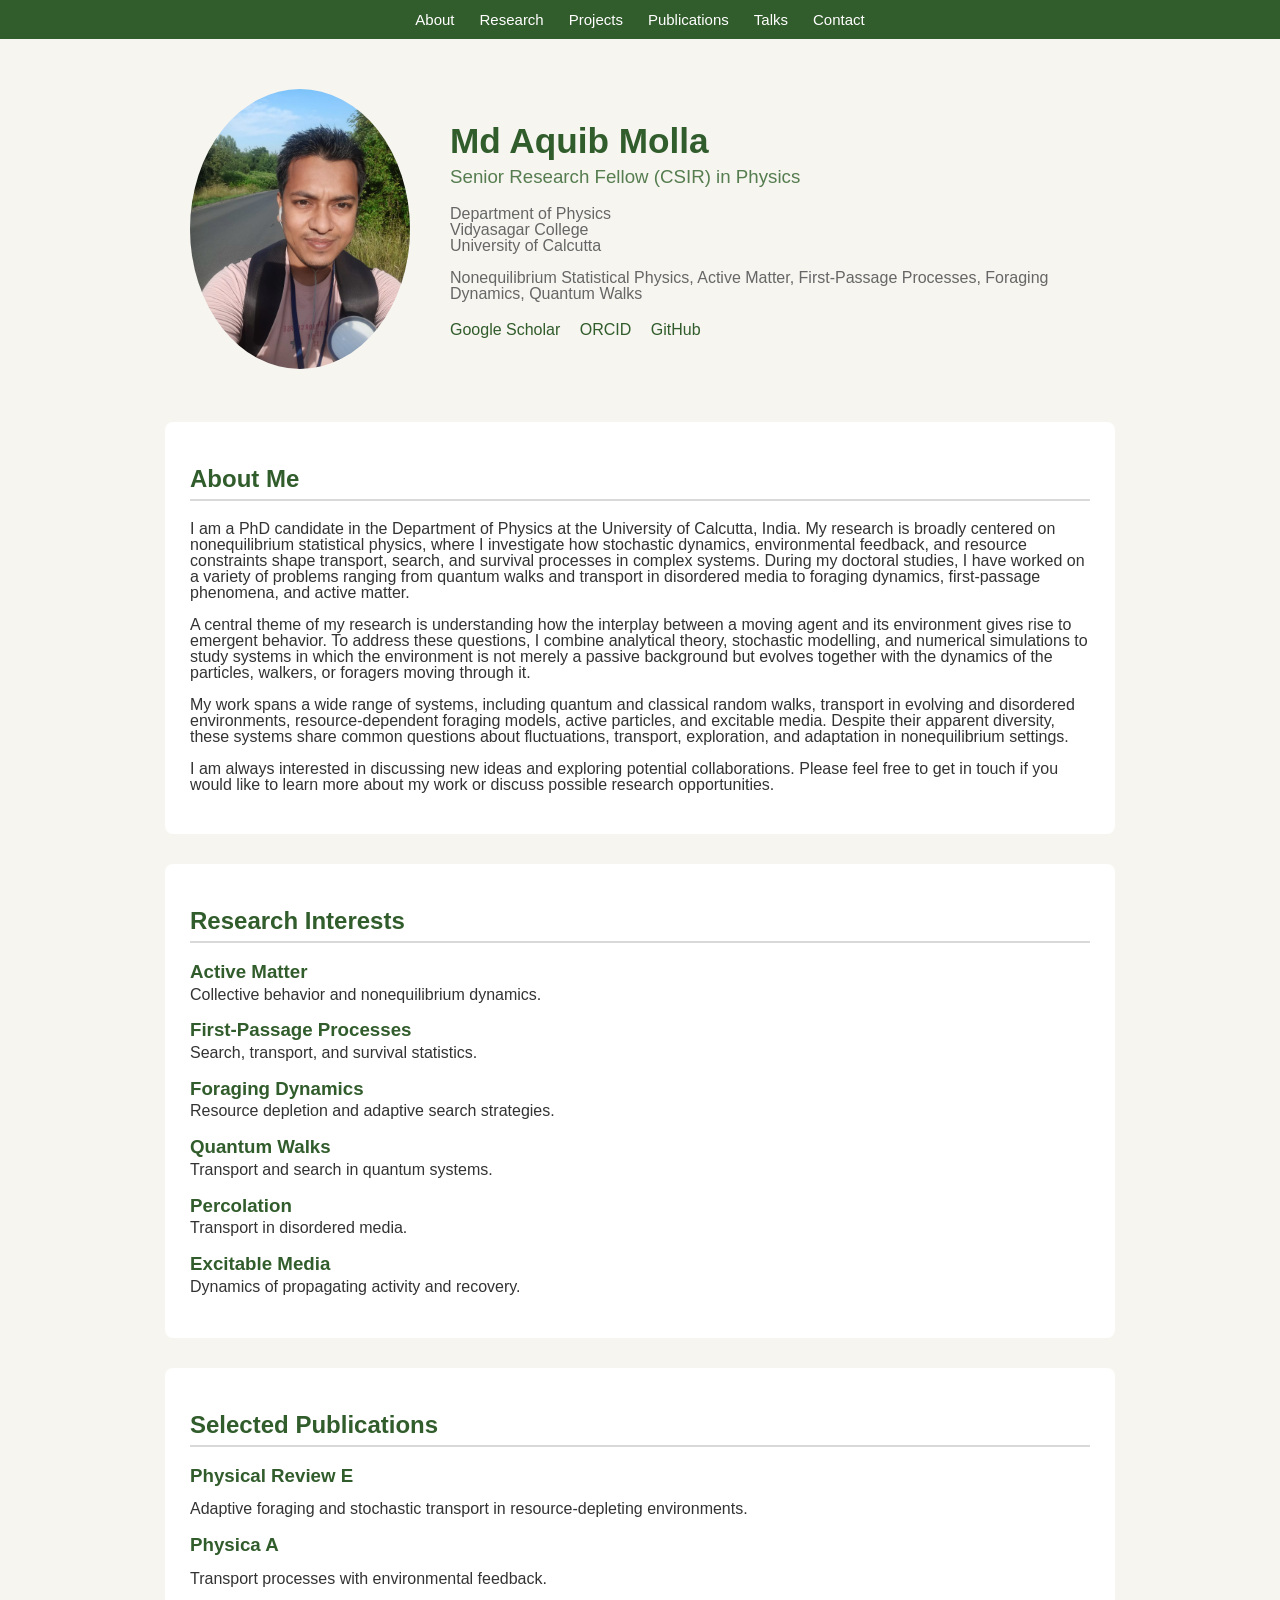
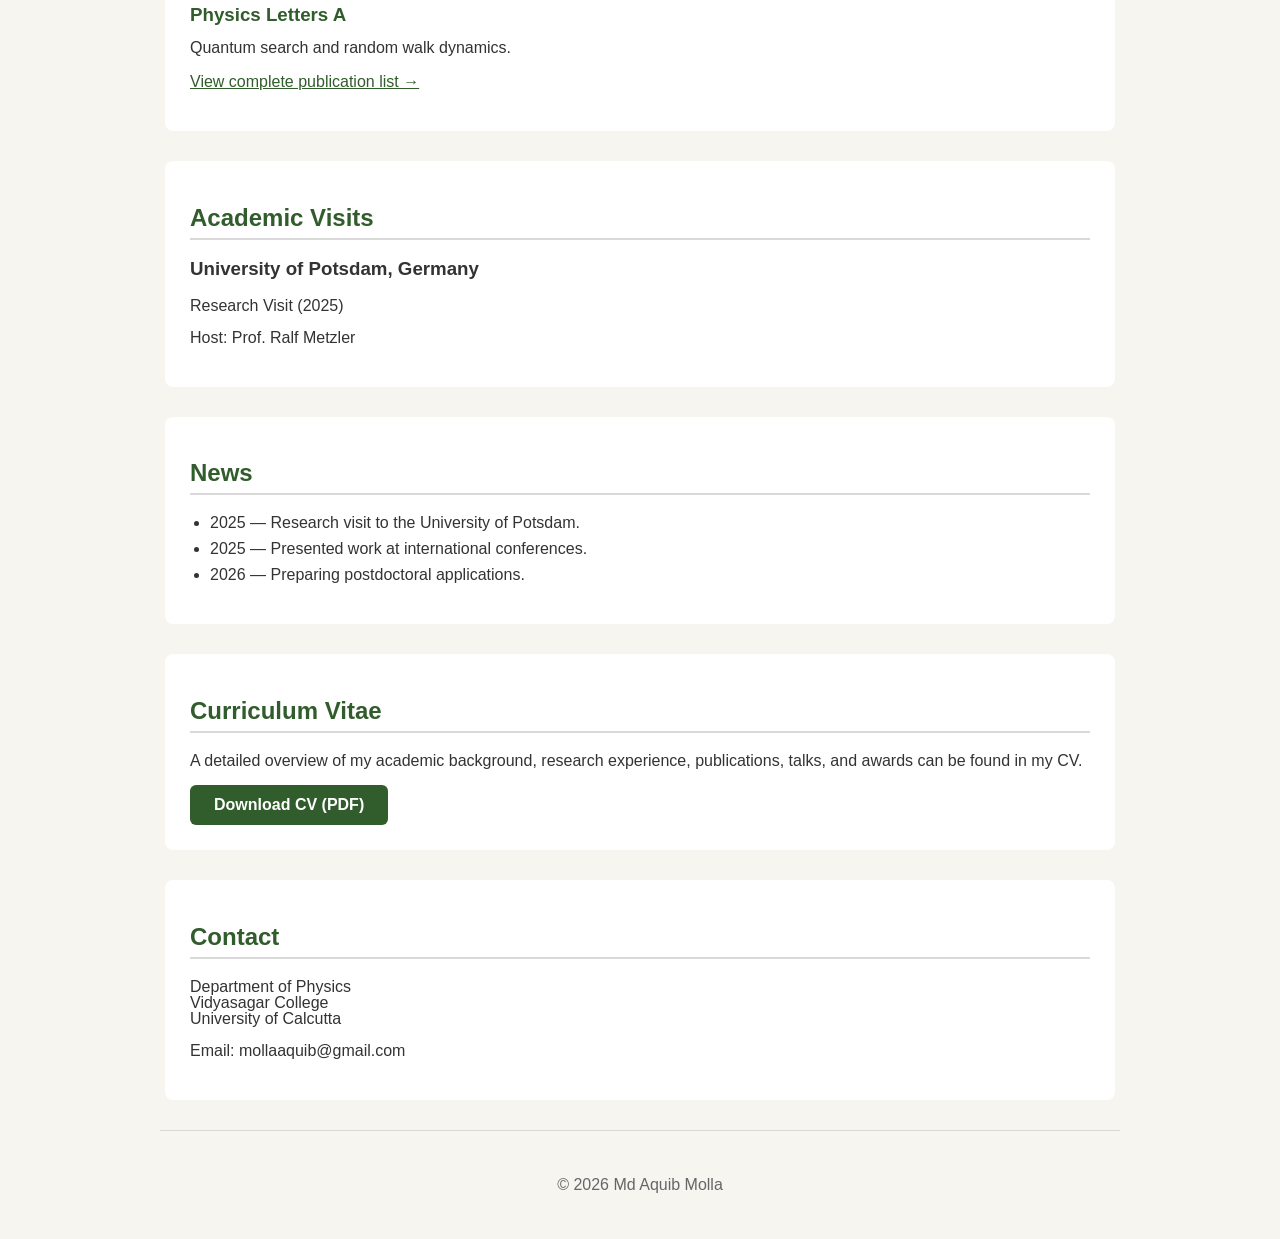
==== index.html @ fb05d4e5 "Redesign" ====
<!DOCTYPE html>

<html lang="en">

<head>
    <meta charset="UTF-8">
    <meta name="viewport" content="width=device-width, initial-scale=1.0">
    <title>Md Aquib Molla</title>
    <link rel="stylesheet" href="style.css">
</head>

<body>

<!-- Navigation -->

<nav>
    <div class="nav-container">
        <a href="#about">About</a>
        <a href="#research">Research</a>
        <a href="#projects">Projects</a>
        <a href="#publications">Publications</a>
        <a href="#talks">Talks</a>
        <a href="#contact">Contact</a>
    </div>
</nav>


<!-- Hero Section -->

<header class="hero">

    <div class="hero-image">
        <img src="images/profile.jpg" alt="Aquib Molla">
    </div>

    <div class="hero-content">

        <h1>Md Aquib Molla</h1>

        <h3>Senior Research Fellow (CSIR) in Physics</h3>

        <p>
            Department of Physics<br>
            Vidyasagar College<br>
	    University of Calcutta
        </p>

        <p>
            Nonequilibrium Statistical Physics,
            Active Matter,
            First-Passage Processes,
            Foraging Dynamics,
            Quantum Walks
        </p>

        <div class="hero-buttons">
    		<a href="https://scholar.google.com/citations?user=QGV3k8oAAAAJ&hl=en" target="_blank">Google Scholar</a>
    		<a href="https://orcid.org/0000-0003-0416-1349" target="_blank">ORCID</a>
    		<a href="https://github.com/AquibMolla" target="_blank">GitHub</a>
	</div>

    </div>

</header>

<!-- About -->

<section id="about">

    <h2>About Me</h2>

    <p>
        I am a PhD candidate in the Department of Physics at the University of Calcutta, India. My research is broadly centered on 	nonequilibrium statistical physics, where I investigate how stochastic dynamics, environmental feedback, and resource constraints 		shape transport, search, and survival processes in complex systems. During my doctoral studies, I have worked on a variety of 		problems ranging from quantum walks and transport in disordered media to foraging dynamics, first-passage phenomena, and active 		matter.
    </p>
    <p>
	A central theme of my research is understanding how the interplay between a moving agent and its environment gives rise to 	emergent behavior. To address these questions, I combine analytical theory, stochastic modelling, and numerical simulations to 		study systems in which the environment is not merely a passive background but evolves together with the dynamics of the 		particles, walkers, or foragers moving through it.<br>
    </p>
    <p>
	My work spans a wide range of systems, including quantum and classical random walks, transport in evolving and disordered 		environments, resource-dependent foraging models, active particles, and excitable media. Despite their apparent diversity, these 		systems share common questions about fluctuations, transport, exploration, and adaptation in nonequilibrium settings.<br>
    </p>
    <p>
	I am always interested in discussing new ideas and exploring potential collaborations. Please feel free to get in touch if you 		would like to learn more about my work or discuss possible research opportunities.
    </p>

</section>

<!-- Research -->

<section id="research">

    <h2>Research Interests</h2>

    <div class="research-grid">

        <div class="card">
            <h3>Active Matter</h3>
            <p>Collective behavior and nonequilibrium dynamics.</p>
        </div>

        <div class="card">
            <h3>First-Passage Processes</h3>
            <p>Search, transport, and survival statistics.</p>
        </div>

        <div class="card">
            <h3>Foraging Dynamics</h3>
            <p>Resource depletion and adaptive search strategies.</p>
        </div>

        <div class="card">
            <h3>Quantum Walks</h3>
            <p>Transport and search in quantum systems.</p>
        </div>

        <div class="card">
            <h3>Percolation</h3>
            <p>Transport in disordered media.</p>
        </div>

        <div class="card">
            <h3>Excitable Media</h3>
            <p>Dynamics of propagating activity and recovery.</p>
        </div>

    </div>

</section>

<!-- Publications -->

<section id="publications">

    <h2>Selected Publications</h2>

    <div class="publication">

        <h3>Physical Review E</h3>

        <p>
            Adaptive foraging and stochastic transport in
            resource-depleting environments.
        </p>

    </div>

    <div class="publication">

        <h3>Physica A</h3>

        <p>
            Transport processes with environmental feedback.
        </p>

    </div>

    <div class="publication">

        <h3>Physics Letters A</h3>

        <p>
            Quantum search and random walk dynamics.
        </p>

    </div>

    <p>
        <a href="publications.html">View complete publication list →</a>
    </p>

</section>

<!-- Academic Visits -->

<section id="visits">

    <h2>Academic Visits</h2>

    <div class="visit">

        <h3>University of Potsdam, Germany</h3>

        <p>
            Research Visit (2025)
        </p>

        <p>
            Host: Prof. Ralf Metzler
        </p>

    </div>

</section>

<!-- News -->

<section id="news">

    <h2>News</h2>

    <ul>

        <li>2025 — Research visit to the University of Potsdam.</li>

        <li>2025 — Presented work at international conferences.</li>

        <li>2026 — Preparing postdoctoral applications.</li>

    </ul>
    
</section>
    
<section id="cv">

<h2>Curriculum Vitae</h2>

<p>
    A detailed overview of my academic background,
    research experience, publications, talks, and awards
    can be found in my CV.
</p>

<div>
    <a href="files/Aquib_Molla_CV.pdf" download class="cv-button">
    	Download CV (PDF)
    </a>
</div>

</section>


</section>

<!-- Contact -->

<section id="contact">

    <h2>Contact</h2>

    <p>
        Department of Physics<br>
        Vidyasagar College<br>
        University of Calcutta
    </p>

    <p>
        Email: mollaaquib@gmail.com
    </p>

</section>

<footer>
    <p>© 2026 Md Aquib Molla</p>
</footer>

</body>

</html>
---- style.css ----
:root {

--bg: #f6f5f0;

--primary: #315c2b;

--secondary: #567d50;

--text: #333333;

--muted: #666666;

--border: #d9d9d9;

}

/* ---------- GLOBAL ---------- */

html {
scroll-behavior: smooth;
}

body {

margin: 0;

font-family:
    Arial,
    Helvetica,
    sans-serif;

background: var(--bg);

color: var(--text);

line-height: 1.0;

font-size: 16px;

}

/* ---------- NAVIGATION ---------- */

nav {

background: var(--primary);

padding: 12px 0;

}

.nav-container {

max-width: 900px;

margin: auto;

display: flex;

gap: 25px;

justify-content: center;

}

.nav-container a {

color: white;

text-decoration: none;

font-size: 15px;

}

.nav-container a:hover {

color: #d9ead7;

}

/* ---------- MAIN WIDTH ---------- */

.hero,
section {

max-width: 900px;

margin: auto;

}

/* ---------- HERO ---------- */

.hero {

display: flex;

gap: 40px;

align-items: center;

padding: 50px 20px;


}

.hero-image img {

width: 220px;

height: 280px;

object-fit: cover;

border-radius: 50%;

}

.hero-content h1 {

margin: 0;

color: var(--primary);

font-size: 2.2rem;

}

.hero-content h3 {

margin-top: 10px;

color: var(--secondary);

font-weight: normal;

}

.hero-content p {

color: var(--muted);

}

/* ---------- BUTTONS ---------- */

.hero-buttons {

margin-top: 20px;

}

.hero-buttons a {

margin-right: 15px;

color: var(--primary);

text-decoration: none;

}

.hero-buttons a:hover {

text-decoration: underline;

}

.cv-button {
    display: inline-block;
    background: var(--primary);
    color: white;
    padding: 12px 24px;
    border-radius: 6px;
    text-decoration: none;
    font-weight: bold;
    transition: 0.3s;
}

.cv-button:hover {
    background: var(--secondary);
    color: white;
}

/* ---------- SECTIONS ---------- */

section {
    background: white;
    padding: 25px;
    margin-bottom: 30px;
    border-radius: 8px;
    transition: all 0.3s ease;
}

section:hover {
    transform: translateY(-5px);
    box-shadow: 0 8px 20px rgba(0,0,0,0.12);
}

section h2 {

color: var(--primary);

border-bottom:
    2px solid var(--border);

padding-bottom: 8px;

margin-bottom: 20px;

}

/* ---------- RESEARCH ---------- */

.research-grid {

display: block;

}

.card {

background: transparent;

padding: 0;

margin-bottom: 18px;

}

.card h3 {

color: var(--primary);

margin-bottom: 5px;

}

.card p {

margin-top: 0;

}

/* ---------- PUBLICATIONS ---------- */

.publication {

margin-bottom: 18px;

}

.publication h3 {

margin-bottom: 5px;

color: var(--primary);

}

/* ---------- VISITS ---------- */

.visit {

margin-bottom: 15px;

}

/* ---------- NEWS ---------- */

#news ul {

padding-left: 20px;

}

#news li {

margin-bottom: 10px;

}

/* ---------- LINKS ---------- */

a {

color: var(--primary);

}

a:hover {

color: var(--secondary);

}

/* ---------- FOOTER ---------- */

footer {

max-width: 900px;

margin: auto;

text-align: center;

padding: 30px;

border-top:
    1px solid var(--border);

color: var(--muted);

}

/* ---------- MOBILE ---------- */

@media (max-width: 768px) {

.hero {

    flex-direction: column;

    text-align: center;
}

.hero-image img {

    width: 200px;

    height: 200px;
}

.nav-container {

    flex-wrap: wrap;
}

}
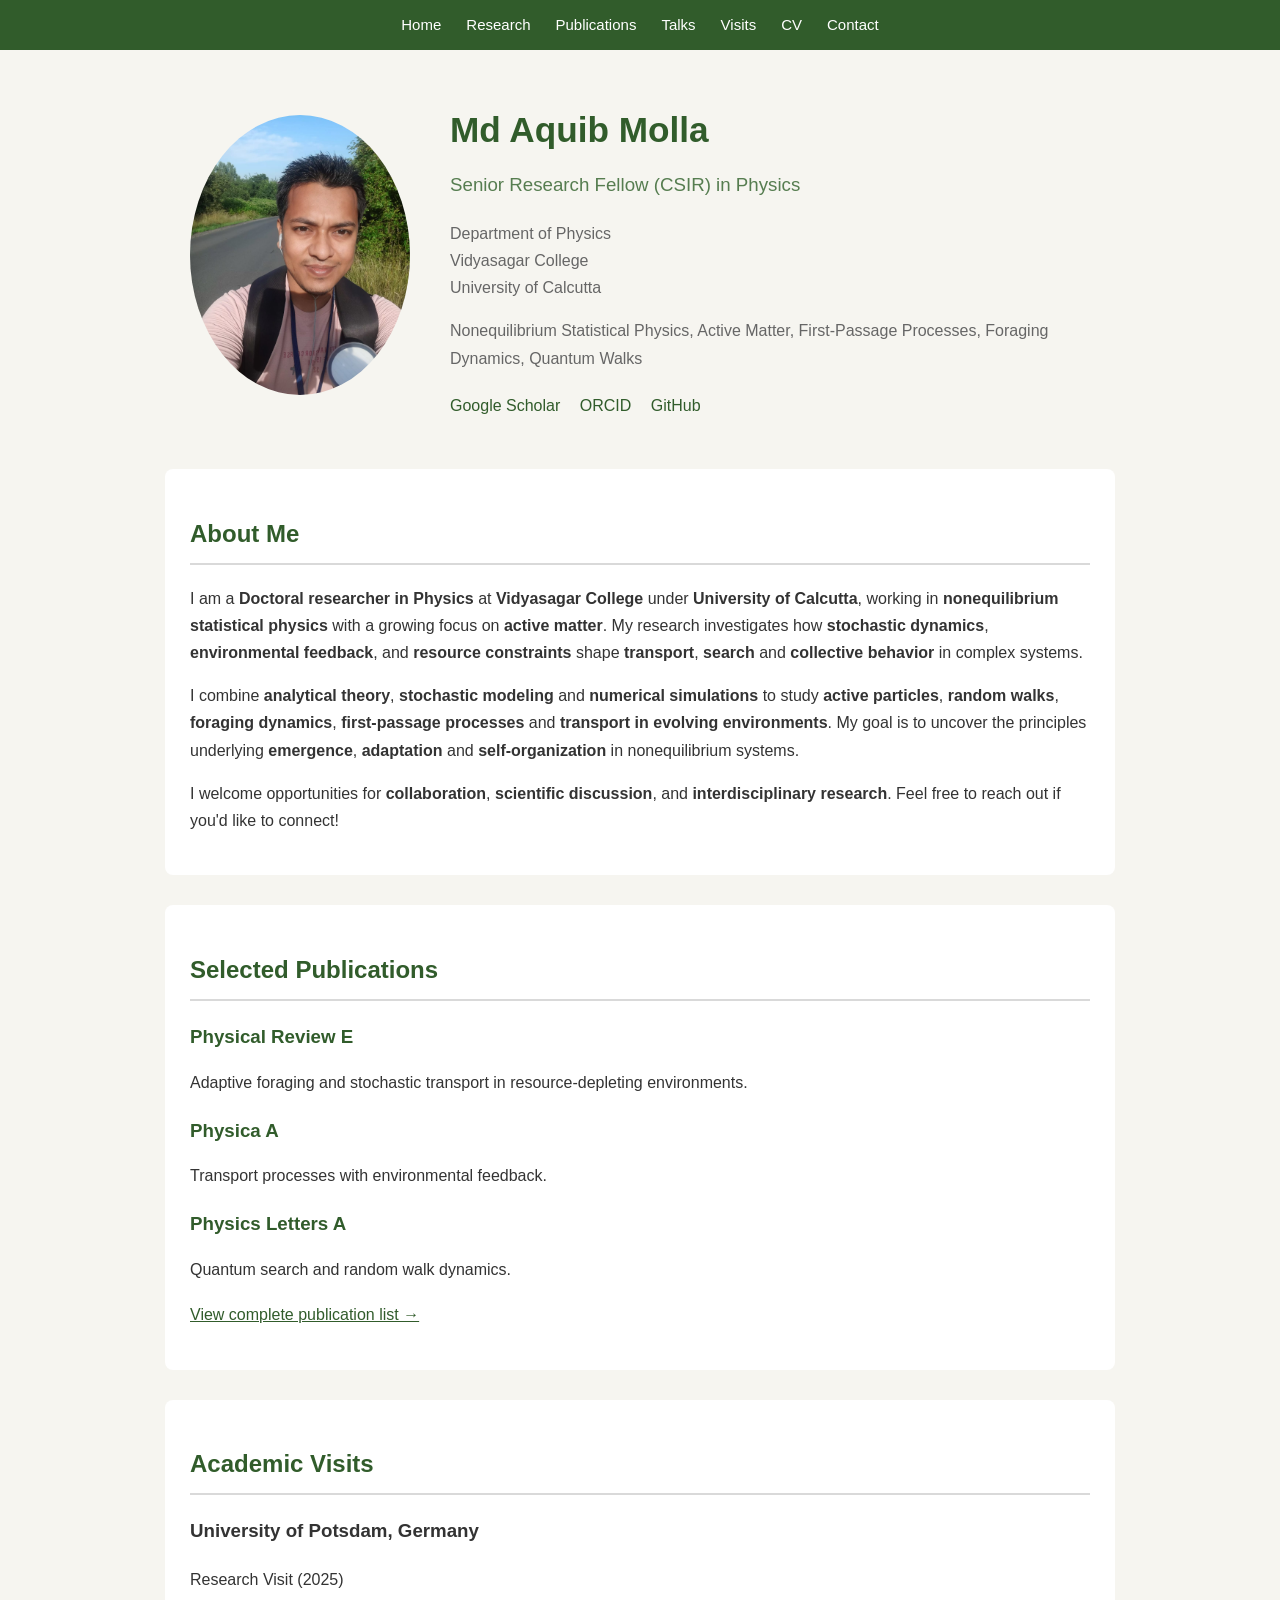
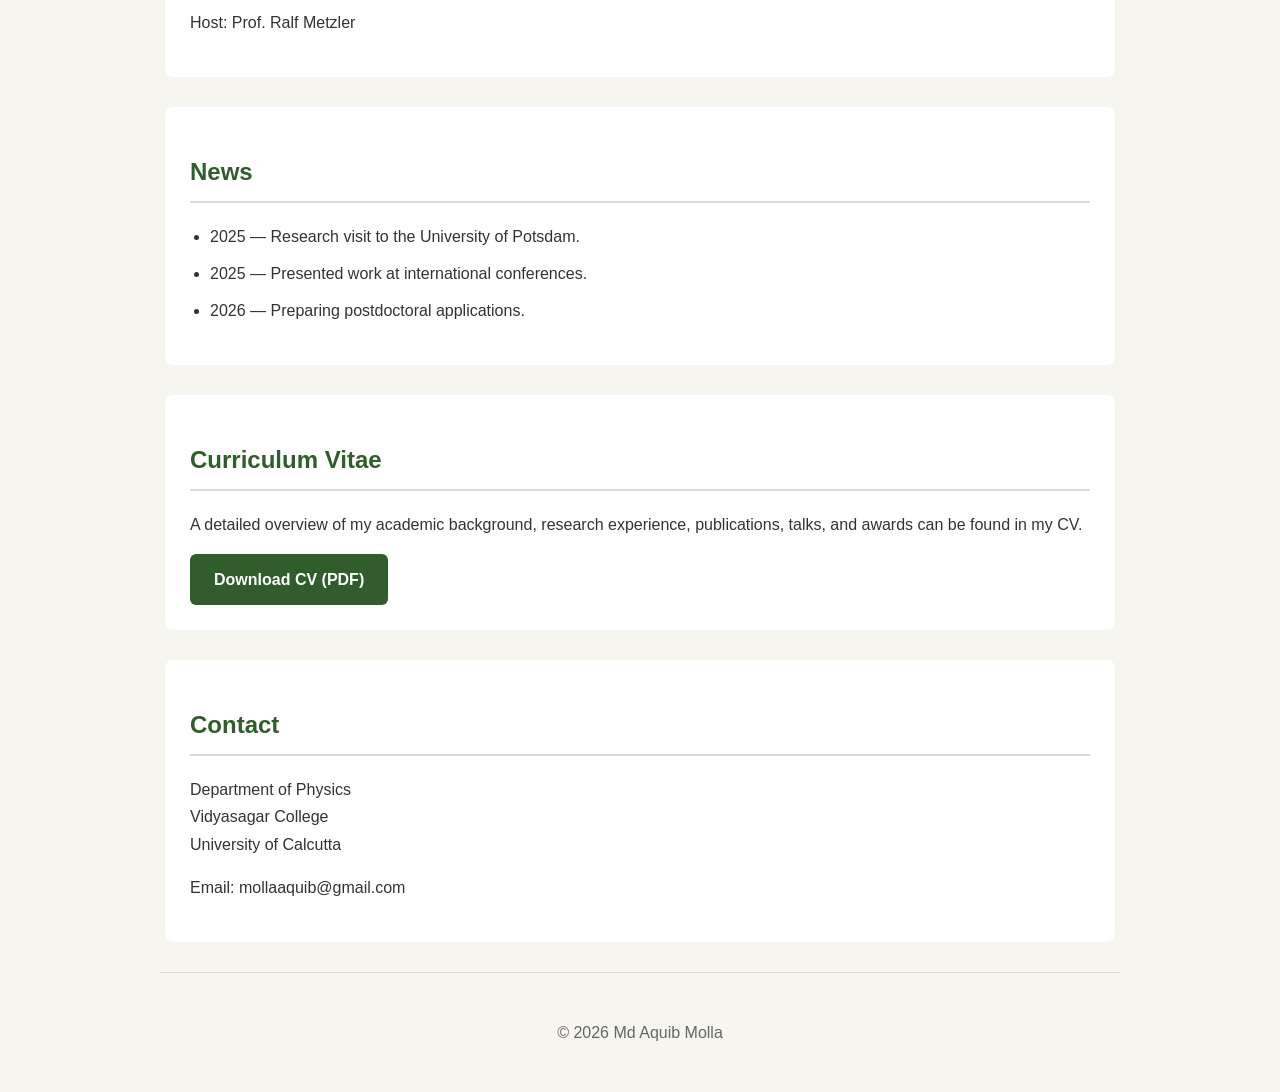
==== commit 420865ad: "Redesign" ====
--- a/index.html
+++ b/index.html
@@ -15,12 +15,13 @@
 
 <nav>
     <div class="nav-container">
-        <a href="#about">About</a>
-        <a href="#research">Research</a>
-        <a href="#projects">Projects</a>
-        <a href="#publications">Publications</a>
-        <a href="#talks">Talks</a>
-        <a href="#contact">Contact</a>
+        <a href="index.html">Home</a>
+        <a href="research.html">Research</a>
+        <a href="publications.html">Publications</a>
+        <a href="talks.html">Talks</a>
+        <a href="visits.html">Visits</a>
+        <a href="cv.html">CV</a>
+        <a href="contact.html">Contact</a>
     </div>
 </nav>
 
@@ -70,59 +71,16 @@
     <h2>About Me</h2>
 
     <p>
-        I am a PhD candidate in the Department of Physics at the University of Calcutta, India. My research is broadly centered on 	nonequilibrium statistical physics, where I investigate how stochastic dynamics, environmental feedback, and resource constraints 		shape transport, search, and survival processes in complex systems. During my doctoral studies, I have worked on a variety of 		problems ranging from quantum walks and transport in disordered media to foraging dynamics, first-passage phenomena, and active 		matter.
-    </p>
-    <p>
-	A central theme of my research is understanding how the interplay between a moving agent and its environment gives rise to 	emergent behavior. To address these questions, I combine analytical theory, stochastic modelling, and numerical simulations to 		study systems in which the environment is not merely a passive background but evolves together with the dynamics of the 		particles, walkers, or foragers moving through it.<br>
-    </p>
-    <p>
-	My work spans a wide range of systems, including quantum and classical random walks, transport in evolving and disordered 		environments, resource-dependent foraging models, active particles, and excitable media. Despite their apparent diversity, these 		systems share common questions about fluctuations, transport, exploration, and adaptation in nonequilibrium settings.<br>
-    </p>
-    <p>
-	I am always interested in discussing new ideas and exploring potential collaborations. Please feel free to get in touch if you 		would like to learn more about my work or discuss possible research opportunities.
-    </p>
-
-</section>
-
-<!-- Research -->
-
-<section id="research">
-
-    <h2>Research Interests</h2>
-
-    <div class="research-grid">
-
-        <div class="card">
-            <h3>Active Matter</h3>
-            <p>Collective behavior and nonequilibrium dynamics.</p>
-        </div>
-
-        <div class="card">
-            <h3>First-Passage Processes</h3>
-            <p>Search, transport, and survival statistics.</p>
-        </div>
-
-        <div class="card">
-            <h3>Foraging Dynamics</h3>
-            <p>Resource depletion and adaptive search strategies.</p>
-        </div>
-
-        <div class="card">
-            <h3>Quantum Walks</h3>
-            <p>Transport and search in quantum systems.</p>
-        </div>
-
-        <div class="card">
-            <h3>Percolation</h3>
-            <p>Transport in disordered media.</p>
-        </div>
-
-        <div class="card">
-            <h3>Excitable Media</h3>
-            <p>Dynamics of propagating activity and recovery.</p>
-        </div>
-
-    </div>
+	    I am a <strong>Doctoral researcher in Physics</strong> at <strong>Vidyasagar College</strong> under <strong>University of Calcutta</strong>, working in 			<strong>nonequilibrium 	statistical physics</strong> with a growing focus on <strong>active matter</strong>. My 			research investigates how <strong>stochastic 	dynamics</strong>, <strong>environmental feedback</strong>, and 			<strong>resource constraints</strong> shape <strong>transport</strong>, <strong>search</strong> and <strong>collective 			behavior</strong> in complex systems.
+    </p>
+
+    <p>
+		I combine <strong>analytical theory</strong>, <strong>stochastic modeling</strong> and <strong>numerical simulations	</strong> to study <strong>active particles</strong>, <strong>random walks</strong>, <strong>foraging dynamics</strong>, 			<strong>first-passage processes</strong> and <strong>transport in evolving environments</strong>. My goal is to uncover 			the principles underlying <strong>emergence</strong>, <strong>adaptation</strong> and <strong>self-organization</strong> 			in nonequilibrium systems.
+    </p>
+
+    <p>
+               I welcome opportunities for <strong>collaboration</strong>, <strong>scientific discussion</strong>, and 			<strong>interdisciplinary research</strong>. Feel free to reach out if you'd like to connect! 
+    </p>
 
 </section>
 
--- a/style.css
+++ b/style.css
@@ -34,7 +34,7 @@
 
 color: var(--text);
 
-line-height: 1.0;
+line-height: 1.7;
 
 font-size: 16px;
 
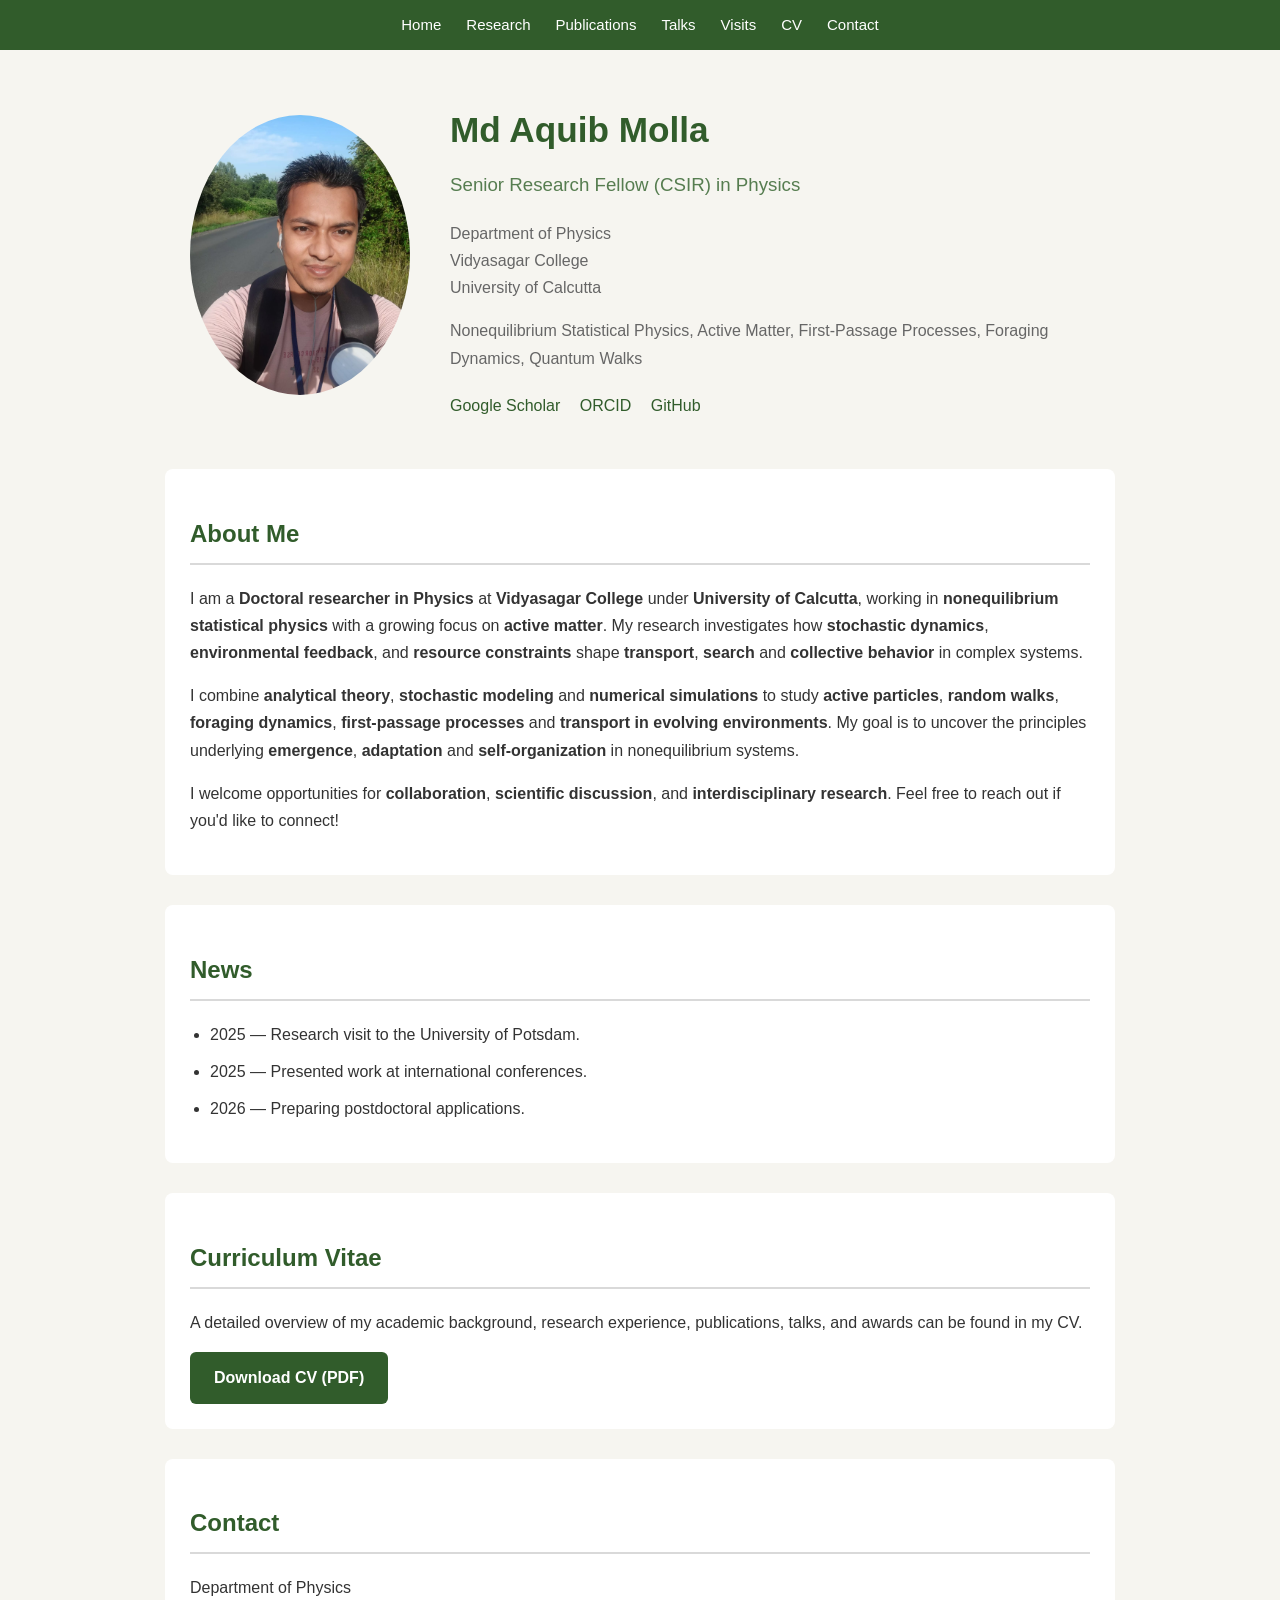
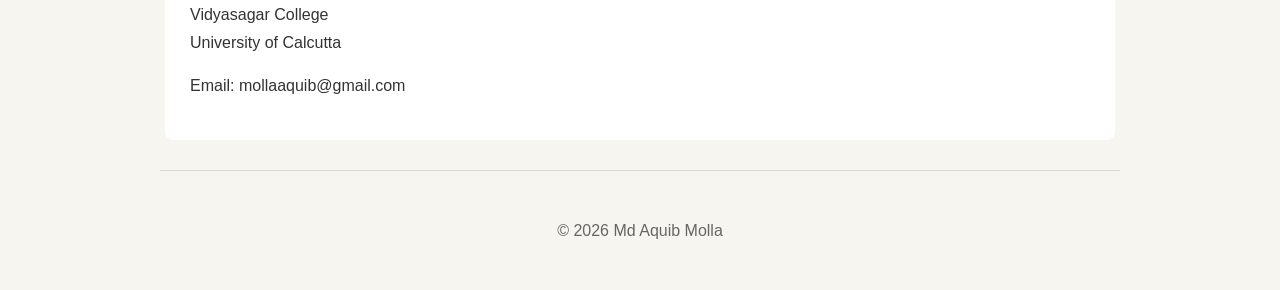
==== commit 1aa779a5: "Redesign" ====
--- a/index.html
+++ b/index.html
@@ -84,71 +84,6 @@
 
 </section>
 
-<!-- Publications -->
-
-<section id="publications">
-
-    <h2>Selected Publications</h2>
-
-    <div class="publication">
-
-        <h3>Physical Review E</h3>
-
-        <p>
-            Adaptive foraging and stochastic transport in
-            resource-depleting environments.
-        </p>
-
-    </div>
-
-    <div class="publication">
-
-        <h3>Physica A</h3>
-
-        <p>
-            Transport processes with environmental feedback.
-        </p>
-
-    </div>
-
-    <div class="publication">
-
-        <h3>Physics Letters A</h3>
-
-        <p>
-            Quantum search and random walk dynamics.
-        </p>
-
-    </div>
-
-    <p>
-        <a href="publications.html">View complete publication list →</a>
-    </p>
-
-</section>
-
-<!-- Academic Visits -->
-
-<section id="visits">
-
-    <h2>Academic Visits</h2>
-
-    <div class="visit">
-
-        <h3>University of Potsdam, Germany</h3>
-
-        <p>
-            Research Visit (2025)
-        </p>
-
-        <p>
-            Host: Prof. Ralf Metzler
-        </p>
-
-    </div>
-
-</section>
-
 <!-- News -->
 
 <section id="news">
@@ -210,6 +145,8 @@
     <p>© 2026 Md Aquib Molla</p>
 </footer>
 
+<script src="script.js"></script>
+
 </body>
 
 </html>
--- a/style.css
+++ b/style.css
@@ -260,6 +260,37 @@
 
 }
 
+.content {
+    max-width: 900px;
+    margin: 100px auto;
+    padding: 0 20px;
+}
+
+.content h1 {
+    margin-bottom: 20px;
+}
+
+.content h2 {
+    margin-top: 40px;
+    margin-bottom: 15px;
+    border-bottom: 1px solid #ddd;
+    padding-bottom: 5px;
+}
+
+.pub-item {
+    margin-bottom: 25px;
+    line-height: 1.7;
+}
+
+.pub-links {
+    margin-top: 5px;
+    font-size: 0.95rem;
+}
+
+.pub-links a {
+    text-decoration: none;
+}
+
 /* ---------- VISITS ---------- */
 
 .visit {
@@ -340,3 +371,38 @@
 
 }
 
+body {
+    opacity: 0;
+    transform: translateX(30px);
+    animation: pageEnter 0.5s ease forwards;
+}
+
+@keyframes pageEnter {
+    to {
+        opacity: 1;
+        transform: translateX(0);
+    }
+}
+
+body.fade-out {
+    opacity: 0;
+    transform: translateX(-30px);
+    transition: all 0.4s ease;
+}
+
+.talk-item {
+    margin-bottom: 25px;
+    line-height: 1.7;
+}
+
+.visit-item {
+    margin-bottom: 30px;
+    line-height: 1.7;
+}
+
+.nav-container a.active {
+    font-weight: bold;
+    border-bottom: 2px solid white;
+    padding-bottom: 3px;
+}
+
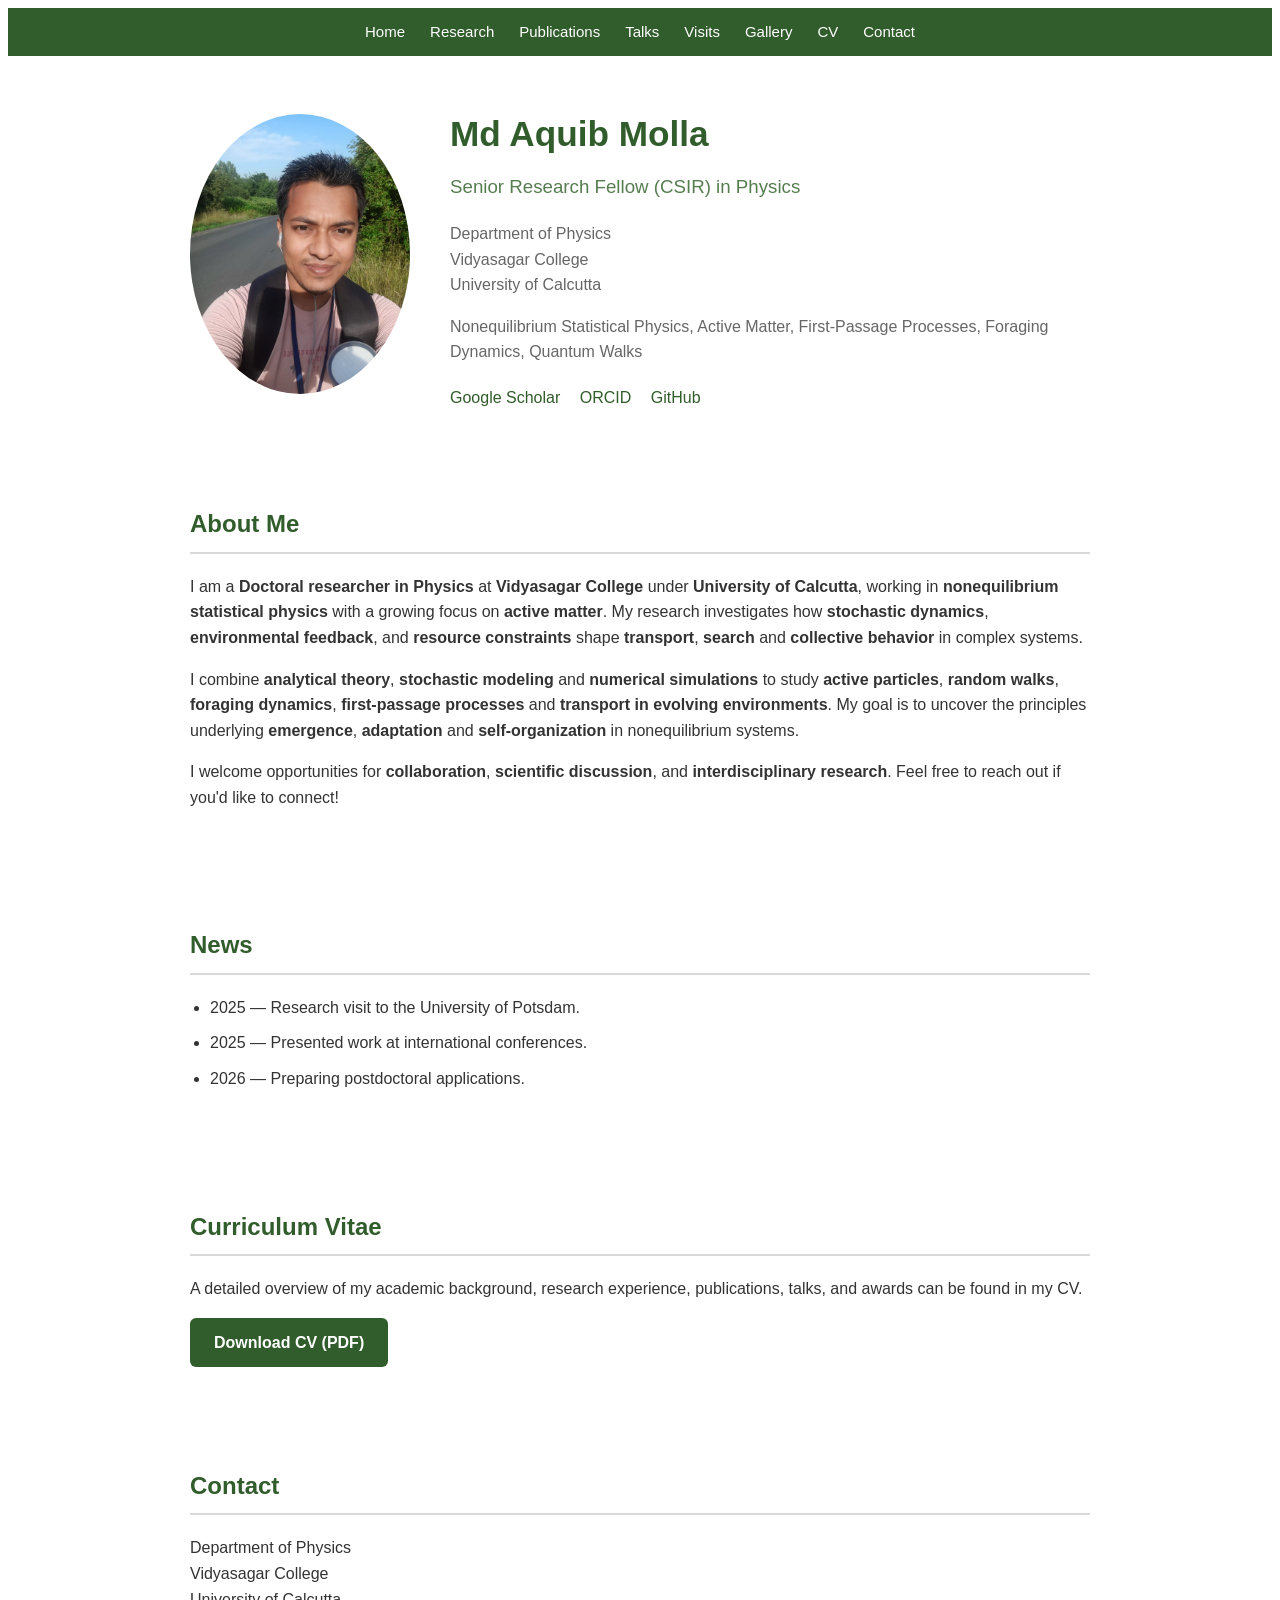
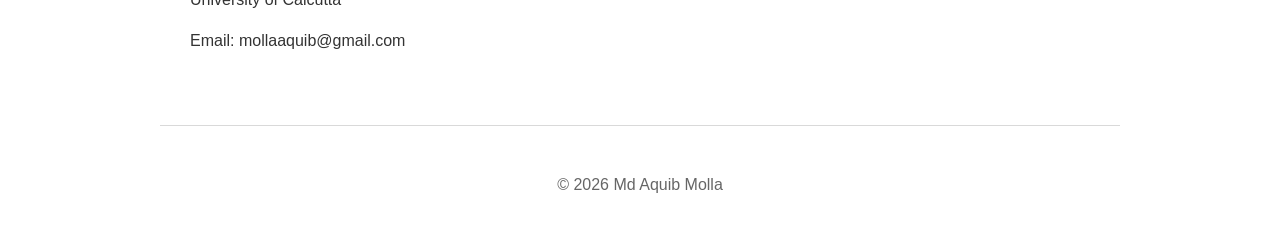
==== commit 397a2a00: "Redesign" ====
--- a/index.html
+++ b/index.html
@@ -20,8 +20,9 @@
         <a href="publications.html">Publications</a>
         <a href="talks.html">Talks</a>
         <a href="visits.html">Visits</a>
-        <a href="cv.html">CV</a>
-        <a href="contact.html">Contact</a>
+        <a href="gallery.html">Gallery</a>
+        <a href="#cv">CV</a>
+        <a href="#contact">Contact</a>
     </div>
 </nav>
 
@@ -120,9 +121,6 @@
 
 </section>
 
-
-</section>
-
 <!-- Contact -->
 
 <section id="contact">
--- a/style.css
+++ b/style.css
@@ -21,7 +21,7 @@
 scroll-behavior: smooth;
 }
 
-body {
+/*body {
 
 margin: 0;
 
@@ -38,6 +38,12 @@
 
 font-size: 16px;
 
+}*/
+
+body {
+  font-family: 'Segoe UI', Tahoma, Geneva, Verdana, sans-serif;
+  line-height: 1.6;
+  color: #333;
 }
 
 /* ---------- NAVIGATION ---------- */
@@ -214,7 +220,7 @@
 
 /* ---------- RESEARCH ---------- */
 
-.research-grid {
+/*.research-grid {
 
 display: block;
 
@@ -243,22 +249,283 @@
 margin-top: 0;
 
 }
+*/
+
+.container {
+  max-width: 1200px;
+  margin: 0 auto;
+  padding: 20px;
+}
+
+.main-content {
+  background: rgba(255, 255, 255, 0.95);
+  backdrop-filter: blur(10px);
+  border-radius: 20px;
+  box-shadow: 0 20px 40px rgba(0, 0, 0, 0.1);
+  overflow: hidden;
+  margin-top: 20px;
+}
+
+.header {
+  background: linear-gradient(135deg, #1a3d0a, #2d5016, #4a7c59);
+  color: white;
+  padding: 60px 40px;
+  text-align: center;
+  position: relative;
+  overflow: hidden;
+}
+
+.research-areas {
+  display: grid;
+  grid-template-columns: repeat(2, 1fr);
+  gap: 30px;
+  margin-top: 30px;
+  max-width: 100%;
+}
+
+.research-card {
+  background: linear-gradient(135deg, #f8f9fa, #e9ecef);
+  padding: 0;
+  border-radius: 15px;
+  box-shadow: 0 10px 25px rgba(0, 0, 0, 0.1);
+  transition: all 0.3s ease;
+  margin-bottom: 20px;
+  overflow: hidden;
+}
+
+.research-card:hover {
+  transform: translateY(-12px);
+  box-shadow: 0 12px 28px rgba(74, 124, 89, 0.18);
+  border-left-color: #2d5a38;
+}
+
+/*.research-card-image {
+  width: 100%;
+  height: 200px;
+  object-fit: contain;
+  background: linear-gradient(135deg, #4a7c59, #7ba05a);
+  display: flex;
+  align-items: center;
+  justify-content: center;
+  color: white;
+  font-size: 3rem;
+  position: relative;
+  overflow: hidden;
+}*/
+
+.research-card-image {
+  width: 100%;
+  height: auto;
+  overflow: visible;
+  background: none;
+}
+
+.research-card-image img {
+  width: 100%;
+  height: auto;
+  display: block;
+  object-fit: contain;
+}
+
+.research-card-content {
+  padding: 30px;
+  font-size: 10pt;
+  font-family: Georgia, serif;
+  line-height: 1.5;
+}
+
+.research-card-links {
+  margin-top: 20px;
+  display: flex;
+  gap: 10px;
+  flex-wrap: wrap;
+}
+
+.research-link {
+  display: inline-block;
+  padding: 8px 16px;
+  background: linear-gradient(135deg, #4a7c59, #2d5016);
+  color: white;
+  text-decoration: none;
+  border-radius: 20px;
+  font-size: 0.9rem;
+  transition: all 0.3s ease;
+}
+
+.highlight {
+    background-color: rgba(255, 215, 0, 0.15);
+    border-radius: 8px;
+    transition: all 0.3s ease;
+}
+
 
 /* ---------- PUBLICATIONS ---------- */
 
-.publication {
-
-margin-bottom: 18px;
-
-}
-
-.publication h3 {
-
-margin-bottom: 5px;
-
-color: var(--primary);
-
-}
+.publication-item {
+  background: white;
+  padding: 25px;
+    padding-left: 25px;
+  margin-bottom: 20px;
+  border-radius: 10px;
+  border-left: 4px solid #4a7c59;
+  <!-- #e74c3c --> box-shadow: 0 5px 15px rgba(0, 0, 0, 0.08);
+  transition: all 0.3s ease;
+  position: relative;
+  padding-left: 70px;
+}
+
+.year-divider {
+  text-align: center;
+  margin: 40px 0 30px 0;
+  position: relative;
+}
+
+.year-divider::before {
+  content: '';
+  position: absolute;
+  top: 50%;
+  left: 0;
+  right: 0;
+  height: 1px;
+  background: linear-gradient(to right, transparent, #4a7c59, transparent);
+}
+
+.year-label {
+  background: white;
+  padding: 8px 20px;
+  display: inline-block;
+  color: #4a7c59;
+  font-weight: 600;
+  font-size: 1.1rem;
+  border: 2px solid #4a7c59;
+  border-radius: 20px;
+  position: relative;
+  z-index: 1;
+}
+
+.publication-number {
+  position: absolute;
+  left: 25px;
+  top: 50%;
+  transform: translateY(-50%);
+  width: 30px;
+  height: 30px;
+  background: linear-gradient(135deg, #4a7c59, #2d5016);
+  color: white;
+  border-radius: 50%;
+  display: flex;
+  align-items: center;
+  justify-content: center;
+  font-weight: bold;
+  font-size: 0.9rem;
+}  
+
+.publication-header {
+  display: flex;
+  justify-content: space-between;
+  align-items: flex-start;
+  gap: 20px;
+}
+
+.publication-content {
+  flex: 1;
+  /*display: flex;
+  justify-content: space-between;
+  align-items: center;*/
+  position: relative;
+}
+
+.pub-title {
+  font-weight: 600;
+  color: #1a3d0a;
+  margin-bottom: 8px;
+  font-size: 1.1rem;
+}
+
+.pub-authors {
+  color: #7f8c8d;
+  margin-bottom: 5px;
+}
+
+.pub-venue {
+  font-style: italic;
+  color: #4a7c59;
+}
+
+
+element {
+}
+.publication-link[href="#"] {
+  background: #e0e0e0;
+
+  color: #999;
+
+  cursor: not-allowed;
+
+}
+.publication-link.doi {
+  background: linear-gradient(135deg, #4a7c59, #2d5016);
+
+  color: white;
+
+}
+
+.publication-links {
+  position: absolute;
+  top: 0;
+  right: 0;
+  display: flex;
+  justify-content: flex-end;
+  gap: 10px;
+  margin-top: 8px;
+}
+
+.publication-link {
+  display: inline-flex;
+  /*float: right;*/
+  align-items: center;
+  justify-content: center;
+  width: 40px;
+  height: 40px;
+  border-radius: 50%;
+  text-decoration: none;
+  font-size: 1.2rem;
+  transition: all 0.3s ease;
+  cursor: pointer;
+}
+
+.publication-link.doi {
+  background: linear-gradient(135deg, #4a7c59, #2d5016);
+  color: white;
+}
+
+.publication-link.arxiv {
+  background: linear-gradient(135deg, #7ba05a, #5d8a66);
+  color: white;
+}
+
+.ai-2x {
+  font-size: 2em;
+}
+
+.ai {
+  font-family: 'Academicons';
+  font-weight: 400;
+  /*-moz-osx-font-smoothing: grayscale;
+  -webkit-font-smoothing: antialiased;*/
+  display: inline-block;
+  font-style: normal;
+  font-variant: normal;
+  text-rendering: auto;
+  line-height: 1;
+}
+
+.publication-item:hover {
+  transform: translatex(8px);
+  box-shadow: 0 12px 28px rgba(74, 124, 89, 0.18);
+  border-left-color: #2d5a38;
+}
+
 
 .content {
     max-width: 900px;
@@ -271,33 +538,223 @@
 }
 
 .content h2 {
-    margin-top: 40px;
-    margin-bottom: 15px;
-    border-bottom: 1px solid #ddd;
-    padding-bottom: 5px;
-}
-
-.pub-item {
-    margin-bottom: 25px;
-    line-height: 1.7;
-}
-
-.pub-links {
-    margin-top: 5px;
-    font-size: 0.95rem;
-}
-
-.pub-links a {
-    text-decoration: none;
-}
+    margin-top: 35px;
+    color: var(--primary);
+}
+
+.content h3 {
+    margin-top: 25px;
+    margin-bottom: 12px;
+    color: var(--secondary);
+}
+
 
 /* ---------- VISITS ---------- */
 
 .visit {
-
-margin-bottom: 15px;
-
-}
+border-radius: 10px;
+padding: 25px;
+margin-top: 20px;
+margin-bottom: 10px;
+display: flex;
+flex-direction: column;
+gap: 10px;
+line-height: 1.6;
+
+}
+
+.visit h2 {
+  font-size: 2.2rem;
+  margin-bottom: 30px;
+  color: #1a3d0a;
+  border-bottom: 3px solid #4a7c59;
+  padding-bottom: 10px;
+  display: inline-block;
+}
+
+.visit-header {
+  background: linear-gradient(135deg, #4a7c59, #7ba05a);
+  color: white;
+  padding: 25px;
+}
+
+.visit-body {
+  padding: 25px;
+}
+
+.visit-item {
+  background: white;
+  padding: 35px;
+    padding-left: 35px;
+  margin-bottom: 20px;
+  border-radius: 10px;
+  border-left: 4px solid #4a7c59;
+  <!-- #e74c3c --> box-shadow: 0 5px 15px rgba(0, 0, 0, 0.08);
+  transition: all 0.3s ease;
+  position: relative;
+  padding-left: 60px;
+}
+
+.visit-grid {
+  display: flex;
+  flex-direction: column;
+  gap: 30px;
+  margin-top: 30px;
+}
+
+.visit-card {
+  background: white;
+  border-radius: 15px;
+  overflow: hidden;
+  box-shadow: 0 10px 25px rgba(0, 0, 0, 0.1);
+  transition: all 0.3s ease;
+}
+
+.visit-header {
+  position: relative;
+  background: linear-gradient(135deg, #4a7c59, #7ba05a);
+  color: white;
+  padding: 25px;
+}
+
+.visit-title {
+  font-size: 1.4rem;
+  margin-bottom: 10px;
+}
+
+.visit-meta {
+  opacity: 0.9;
+  font-size: 0.9rem;
+}
+
+.visit-card:hover {
+  transform: translateY(-6px) scale(1.05);
+  box-shadow: 0 12px 28px rgba(74, 124, 89, 0.18);
+  border-left-color: #2d5a38;
+}
+
+.visit-body {
+  padding: 25px;
+}
+
+/*------------Talks-----------*/
+
+.talks-item {
+  background: white;
+  padding: 35px;
+    padding-left: 35px;
+  margin-bottom: 20px;
+  border-radius: 10px;
+  border-left: 4px solid #4a7c59;
+  <!-- #e74c3c --> box-shadow: 0 5px 15px rgba(0, 0, 0, 0.08);
+  transition: all 0.3s ease;
+  position: relative;
+  padding-left: 60px;
+}
+
+.talk-item {
+  background: white;
+  padding: 25px;
+    padding-left: 25px;
+  margin-bottom: 20px;
+  border-radius: 10px;
+  border-left: 4px solid #4a7c59;
+  <!-- #e74c3c --> box-shadow: 0 5px 15px rgba(0, 0, 0, 0.08);
+  transition: all 0.3s ease;
+  position: relative;
+  padding-left: 70px;
+}
+
+.talk-item:hover {
+  transform: translateY(-6px) scale(1.00);
+  box-shadow: 0 12px 28px rgba(74, 124, 89, 0.18);
+  border-left-color: #2d5a38;
+}
+
+.talk-grid {
+  display: flex;
+  flex-direction: column;
+  gap: 30px;
+  margin-top: 30px;
+}
+
+.talk-card {
+  background: white;
+  border-radius: 15px;
+  overflow: hidden;
+  box-shadow: 0 10px 25px rgba(0, 0, 0, 0.1);
+  transition: all 0.3s ease;
+}
+
+.talk-card:hover {
+  transform: translateY(-6px) scale(1.05);
+  box-shadow: 0 12px 28px rgba(74, 124, 89, 0.18);
+  border-left-color: #2d5a38;
+}
+
+.talk-header {
+  position: relative;
+  background: linear-gradient(135deg, #4a7c59, #7ba05a);
+  color: white;
+  padding: 25px;
+}
+
+.talk-title {
+  font-size: 1.4rem;
+  margin-bottom: 10px;
+}
+
+.talk-meta {
+  opacity: 0.9;
+  font-size: 0.9rem;
+}
+
+.talk-body {
+  padding: 25px;
+}
+
+.talk-links {
+  position: absolute;
+  top: 50px;
+  right: 30px;
+  display: flex;
+  align-items: center;      /* vertical centering */
+  justify-content: center;  /* horizontal centering */
+  justify-content: flex;
+  width: 50px;
+  height: 50px;
+  border-radius: 50%;
+  background: white;
+  border: 3px solid #4a7c59;
+  gap: 10px;
+  margin-top: 8px;
+}
+
+.talk-links i {
+    color: #8B0000;
+    font-size: 2rem;
+}
+
+/*.talk-link {
+  display: inline-flex;
+  float: right;
+  align-items: center;
+  justify-content: center;
+  width: 50px;
+  height: 50px;
+  border-radius: 50%;
+  background-color: #1a73e8;  
+  color: #8B0000;
+  text-decoration: none;
+  font-size: 3.0rem;
+  transition: all 0.3s ease;
+  cursor: pointer;
+}*/
+
+/*.talk-link:hover {
+  transform: scale(1.08);
+  background-color: #cc0000;
+}*/
 
 /* ---------- NEWS ---------- */
 
@@ -390,19 +847,58 @@
     transition: all 0.4s ease;
 }
 
-.talk-item {
-    margin-bottom: 25px;
-    line-height: 1.7;
-}
-
-.visit-item {
-    margin-bottom: 30px;
-    line-height: 1.7;
-}
-
 .nav-container a.active {
     font-weight: bold;
     border-bottom: 2px solid white;
     padding-bottom: 3px;
 }
-
+.content {
+    max-width: 800px;
+    margin: 60px auto;
+    padding: 0 20px;
+}
+
+/*------------------- Gallary ----------------*/
+
+.gallery-section {
+    padding: 60px 0;
+    text-align: center;
+}
+
+.slideshow-container {
+    max-width: 900px;
+    margin: auto;
+    position: relative;
+}
+
+.slide {
+    display: none;
+}
+
+.slide img {
+    width: 100%;
+    max-height: 600px;
+    object-fit: contain;
+    border-radius: 12px;
+}
+
+.prev,
+.next {
+    cursor: pointer;
+    position: absolute;
+    top: 50%;
+    transform: translateY(-50%);
+    padding: 16px;
+    font-size: 24px;
+    color: white;
+    background: rgba(0,0,0,0.4);
+    border-radius: 50%;
+}
+
+.prev {
+    left: 10px;
+}
+
+.next {
+    right: 10px;
+}
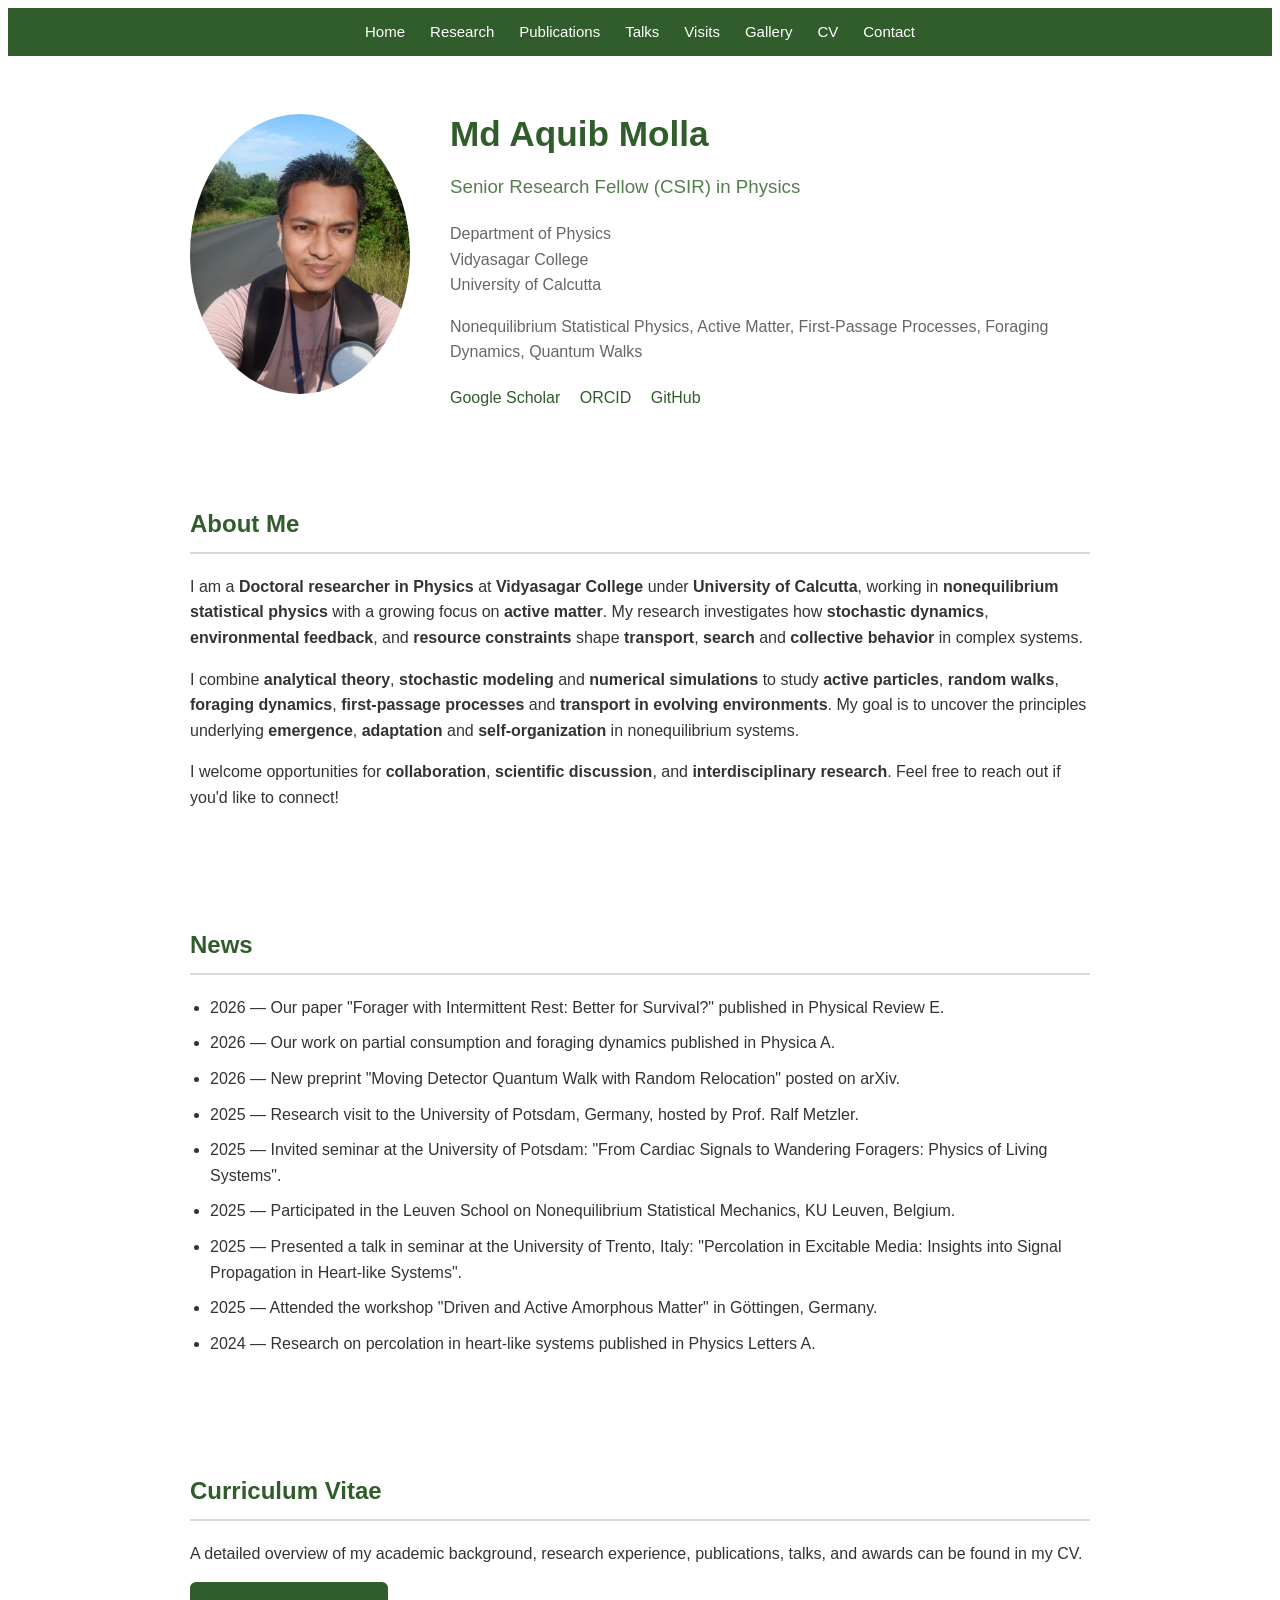
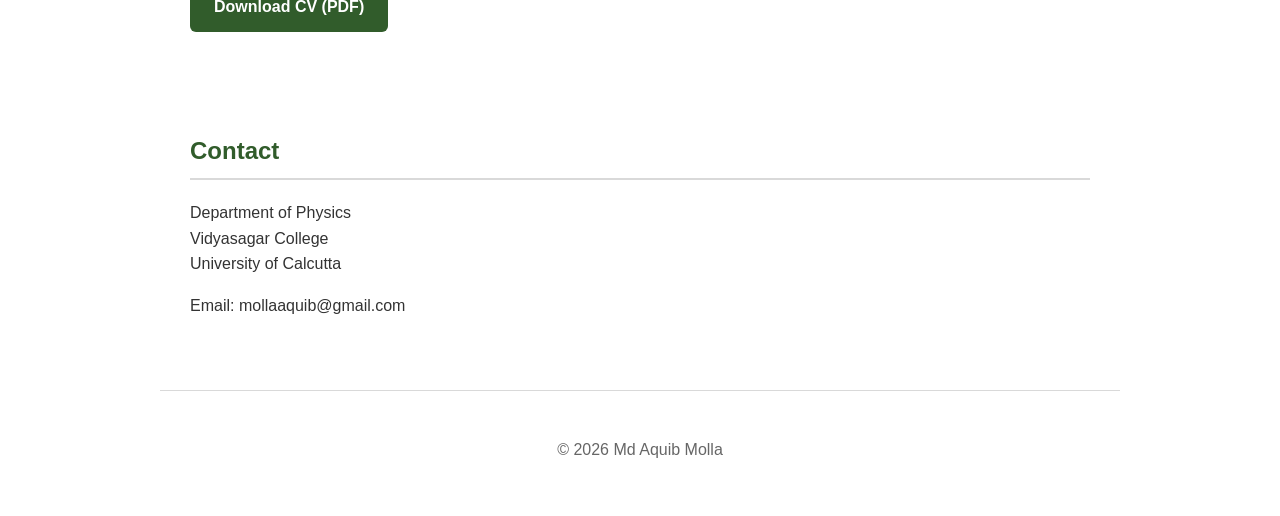
==== commit ce3ecf4e: "Redesign" ====
--- a/index.html
+++ b/index.html
@@ -93,11 +93,30 @@
 
     <ul>
 
-        <li>2025 — Research visit to the University of Potsdam.</li>
+        <! <li> <!2025 — Research visit to the University of Potsdam.</li> 
 
-        <li>2025 — Presented work at international conferences.</li>
+        <! <li> <!2025 — Presented work at international conferences.</li>
 
-        <li>2026 — Preparing postdoctoral applications.</li>
+        <! <li> <!2026 — Preparing postdoctoral applications.</li>
+        
+        <li> 2026 — Our paper "Forager with Intermittent Rest: Better for Survival?" published in Physical Review E. </li>
+        
+        <li> 2026 — Our work on partial consumption and foraging dynamics published in Physica A. </li>
+        
+        <li> 2026 — New preprint "Moving Detector Quantum Walk with Random Relocation" posted on arXiv. </li>
+        
+        <li> 2025 — Research visit to the University of Potsdam, Germany, hosted by Prof. Ralf Metzler. </li>
+
+	<li> 2025 — Invited seminar at the University of Potsdam: "From Cardiac Signals to Wandering Foragers: Physics of Living Systems". </li>
+	
+	<li> 2025 — Participated in the Leuven School on Nonequilibrium Statistical Mechanics, KU Leuven, Belgium. </li>
+	
+	<li> 2025 — Presented a talk in seminar at the University of Trento, Italy: "Percolation in Excitable Media: Insights into Signal Propagation in Heart-like Systems". </li>
+	
+	<li> 2025 — Attended the workshop "Driven and Active Amorphous Matter" in Göttingen, Germany. </li>
+	
+	
+	<li> 2024 — Research on percolation in heart-like systems published in Physics Letters A. </li>
 
     </ul>
     
